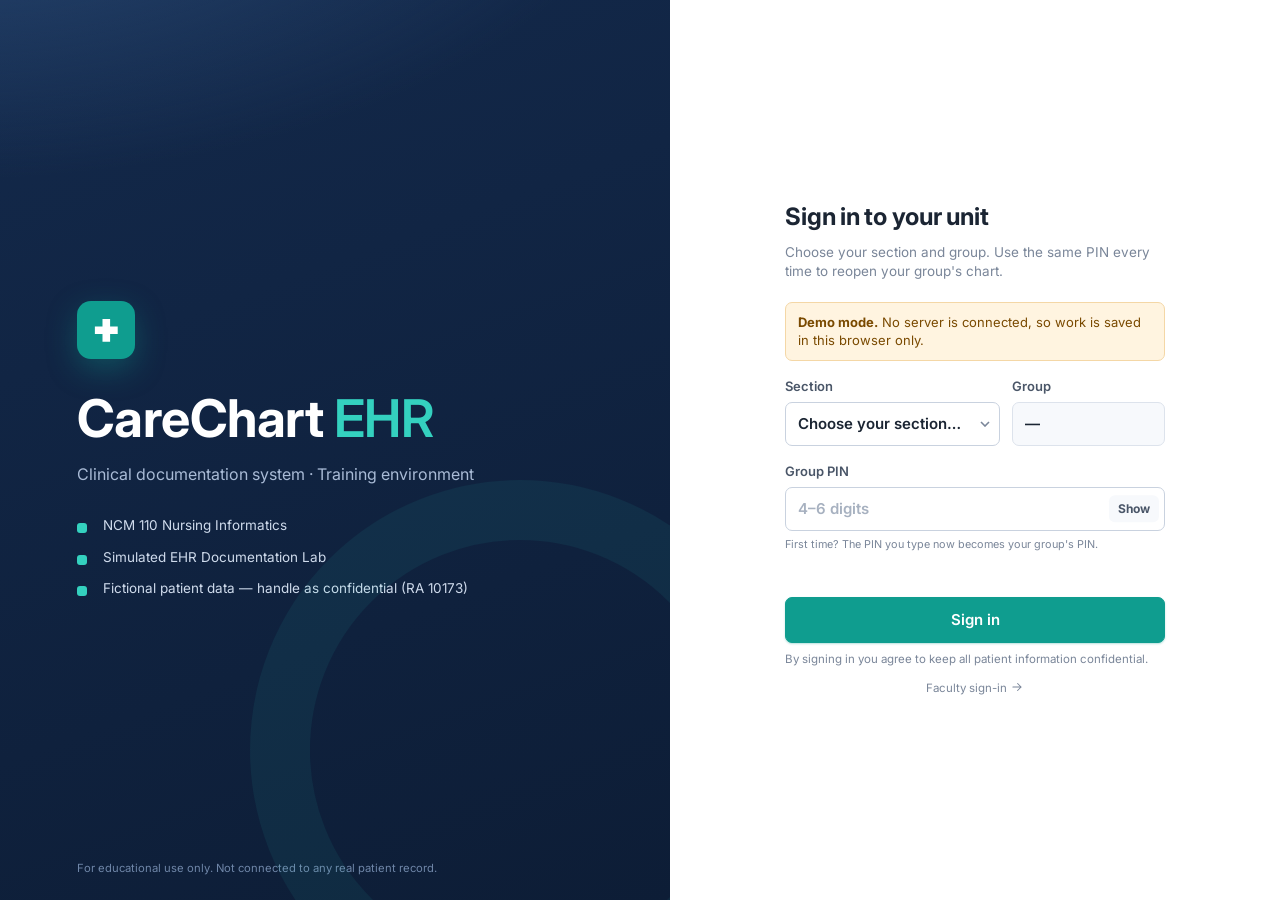
==== index.html @ f5003250 "Deploy web/ from source 7a0dfd6 (2026-11-20 06:28)" ====
<!doctype html>
<html lang="en">
<head>
  <meta charset="utf-8">
  <meta name="viewport" content="width=device-width, initial-scale=1">
  <title>CareChart EHR – Training</title>
  <meta name="description" content="NCM 110 Nursing Informatics simulated electronic health record documentation lab.">
  <link rel="preconnect" href="https://fonts.googleapis.com">
  <link rel="preconnect" href="https://fonts.gstatic.com" crossorigin>
  <link href="https://fonts.googleapis.com/css2?family=Inter:wght@400;500;600;700&display=swap" rel="stylesheet">
  <link rel="stylesheet" href="css/ehr.css">
  <link rel="icon" href="data:image/svg+xml,%3Csvg xmlns='http://www.w3.org/2000/svg' viewBox='0 0 32 32'%3E%3Crect width='32' height='32' rx='7' fill='%231e3a5e'/%3E%3Cpath d='M13 7h6v6h6v6h-6v6h-6v-6H7v-6h6z' fill='%2334d1bf'/%3E%3C/svg%3E">
</head>
<body>

<!-- ============ LOGIN ============ -->
<div id="login" class="login">
  <div class="login-brand">
    <div class="brand-mark lg"><svg viewBox="0 0 32 32"><path d="M13 7h6v6h6v6h-6v6h-6v-6H7v-6h6z"/></svg></div>
    <h1>CareChart <span>EHR</span></h1>
    <p>Clinical documentation system · Training environment</p>
    <ul class="brand-points">
      <li>NCM 110 Nursing Informatics</li>
      <li>Simulated EHR Documentation Lab</li>
      <li>Fictional patient data — handle as confidential (RA 10173)</li>
    </ul>
    <small class="brand-foot">For educational use only. Not connected to any real patient record.</small>
  </div>
  <div class="login-panel">
    <form id="loginForm" class="login-form" autocomplete="off">
      <h2>Sign in to your unit</h2>
      <p class="muted">Choose your section and group. Use the same PIN every time to reopen your group's chart.</p>
      <div id="demoNote" class="demo-note" hidden><b>Demo mode.</b> No server is connected, so work is saved in this browser only.</div>
      <div class="login-row">
        <label>Section<select class="f" name="section" required><option value="">Loading…</option></select></label>
        <label>Group<select class="f" name="group" required disabled><option value="">—</option></select></label>
      </div>
      <label>Group PIN<span class="pw-wrap"><input class="f" name="pin" required type="password" inputmode="numeric" pattern="\d{4,6}" placeholder="4–6 digits" maxlength="6" autocomplete="off"><button type="button" class="pw-toggle" id="pinToggle" aria-label="Show PIN" aria-pressed="false">Show</button></span>
        <small class="muted">First time? The PIN you type now becomes your group's PIN.</small></label>
      <div id="loginErr" class="form-err" role="alert"></div>
      <div id="createBox" class="create-box" hidden role="alertdialog" aria-labelledby="createTitle">
        <b id="createTitle">No chart found for <span id="createId"></span></b>
        <p>Is this your group's <b>first time</b> signing in? If your group has signed in before, check that you picked the right section and group.</p>
        <div class="create-actions"><button type="button" class="btn sm" id="createNo">Fix section / group</button><button type="button" class="btn primary sm" id="createYes">Yes, create our chart</button></div>
      </div>
      <button class="btn primary lg block" type="submit" id="loginBtn">Sign in</button>
      <p class="tiny muted">By signing in you agree to keep all patient information confidential.</p>
      <p class="tiny faculty-link"><a href="instructor.html">Faculty sign-in <svg class="ico sm" viewBox="0 0 24 24" fill="none" stroke="currentColor" stroke-width="1.8" stroke-linecap="round" stroke-linejoin="round" aria-hidden="true"><path d="M5 12h14M13 6l6 6-6 6"/></svg></a></p>
    </form>
  </div>
</div>

<!-- ============ APP ============ -->
<div id="app" class="app" hidden>
  <header class="topbar">
    <button class="icon-btn menu-btn" id="menuBtn" aria-label="Menu"><svg class="ico" viewBox="0 0 24 24" fill="none" stroke="currentColor" stroke-width="1.8" stroke-linecap="round" stroke-linejoin="round" aria-hidden="true"><path d="M4 7h16M4 12h16M4 17h16"/></svg></button>
    <div class="brand"><div class="brand-mark"><svg viewBox="0 0 32 32"><path d="M13 7h6v6h6v6h-6v6h-6v-6H7v-6h6z"/></svg></div><b>CareChart</b><span class="env">TRAINING</span></div>
    <nav class="top-tabs" aria-label="Workspace">
      <button id="tabList" class="on">Patient List</button>
      <button id="tabChart" disabled>Patient chart</button>
    </nav>
    <button class="search-btn" id="searchBtn" title="Chart search (Ctrl+K)"><svg class="ico sm" viewBox="0 0 24 24" fill="none" stroke="currentColor" stroke-width="1.8" stroke-linecap="round" stroke-linejoin="round" aria-hidden="true"><path d="M11 4a7 7 0 1 0 0 14 7 7 0 0 0 0-14zM20 20l-4-4"/></svg> <span>Chart search</span><kbd>Ctrl K</kbd></button>
    <div class="top-right">
      <span id="syncStatus" class="sync"><i></i><span>Saved</span></span>
      <label class="user-sel" title="Who is documenting right now? Recorded in the audit trail.">
        <span class="avatar sm" id="userAvatar">G</span>
        <select id="userSelect" aria-label="Documenting user"></select>
      </label>
      <button class="btn ghost sm on-dark" id="lockBtn" title="Lock screen">Lock</button>
      <button class="btn ghost sm on-dark" id="logoutBtn">Sign out</button>
    </div>
  </header>

  <!-- patient list / unit census -->
  <section class="census" id="census">
    <div class="census-head">
      <div><div class="crumb"><span id="unitTitle">Unit</span> · Day shift</div><h1>My Patient List</h1></div>
      <div class="census-meta"><span><b id="cenCount"></b> patients on unit</span><span><b>1</b> assigned to your group</span><span id="cenTime"></span></div>
    </div>
    <div class="card flush census-card">
      <div class="tbl-wrap"><table class="tbl census-tbl">
        <thead><tr><th style="width:56px">Bed</th><th>Patient</th><th style="width:80px">Age/Sex</th><th>Attending</th><th>Diagnosis</th><th style="width:110px">Allergies</th><th style="width:70px">Fall</th><th style="width:90px">Isolation</th><th style="width:70px" title="Early warning score">EWS</th><th style="width:110px">Care team</th></tr></thead>
        <tbody id="cenRows"></tbody>
      </table></div>
    </div>
    <p class="hint census-hint">Click your assigned patient to open the chart. Opening a chart without a care relationship is logged.</p>
  </section>

  <div class="chart" id="chart" hidden>
    <div class="banner" id="banner"></div>
    <div class="ehr" id="ehr">
      <nav class="ehr-nav" aria-label="Chart navigation"></nav>
      <main class="ehr-main" id="main"></main>
    </div>
    <div class="scrim" id="scrim"></div>
  </div>

  <footer class="statusbar">
    <span><i class="dot-ok"></i>Connected · <b id="envLbl">TRAIN</b></span>
    <span id="sbUser">User: —</span>
    <span id="sbEnc">Encounter: Inpatient · Day 1</span>
    <span class="sb-right" id="sbSaved"></span>
    <span>CareChart 3.2 · NCM 110</span>
  </footer>
</div>

<!-- patient identification -->
<div class="modal" id="verifyModal" hidden>
  <div class="modal-box verify">
    <h2>Verify patient identity</h2>
    <p class="muted">Confirm <b>two identifiers</b> against the wristband before opening the chart.</p>
    <div class="wristband" id="wristband"></div>
    <label>Identifier 1 – Full name<select class="f" id="vName"></select></label>
    <label>Identifier 2 – Date of birth or hospital number<input class="f" id="vId" placeholder="Type the DOB or hospital number"></label>
    <div class="form-err" id="vErr"></div>
    <div class="modal-actions"><button class="btn ghost" data-close>Cancel</button><button class="btn primary" id="vGo">Confirm &amp; open chart</button></div>
  </div>
</div>

<!-- best practice advisory -->
<div class="modal" id="bpaModal" hidden>
  <div class="modal-box bpa">
    <div class="bpa-head"><span class="bpa-ico">!</span><div><small>Clinical Decision Support · Best Practice Advisory</small><h2 id="bpaTitle"></h2></div></div>
    <div class="bpa-body" id="bpaBody"></div>
    <div class="bpa-ack"><b>Acknowledge reason</b><div id="bpaActions"></div></div>
    <div class="modal-actions"><button class="btn primary" id="bpaOk" disabled>Accept</button></div>
  </div>
</div>

<!-- chart search -->
<div class="modal top" id="searchModal" hidden>
  <div class="modal-box search-box">
    <input class="f" id="searchInput" placeholder="Search the chart: flowsheet, allergy, MAR, care plan…" autocomplete="off">
    <ul id="searchList" class="search-list"></ul>
  </div>
</div>

<!-- sign modal -->
<div class="modal" id="signModal" hidden>
  <div class="modal-box">
    <h2>Electronic signature</h2>
    <p class="muted">You are signing the record for <b id="signRecord"></b>. After signing, the chart is submitted to your instructor and locked.</p>
    <label>Signed by<select class="f" id="signBy"></select></label>
    <label>Title<input class="f" id="signTitle" value="Student Nurse"></label>
    <label>Re-enter group PIN to sign<input class="f" id="signPin" type="password" inputmode="numeric" maxlength="6"></label>
    <div id="signIssues" class="sign-issues"></div>
    <div id="signErr" class="form-err"></div>
    <div class="modal-actions"><button class="btn ghost" data-close>Cancel</button><button class="btn primary" id="signGo">Sign & submit</button></div>
  </div>
</div>

<!-- lock screen -->
<div class="lockscreen" id="lockScreen" hidden>
  <div class="lock-box">
    <div class="brand-mark lg"><svg viewBox="0 0 32 32"><path d="M13 7h6v6h6v6h-6v6h-6v-6H7v-6h6z"/></svg></div>
    <h2>Session locked</h2>
    <p class="muted">The screen was locked to protect patient information. Enter your group PIN to continue.</p>
    <input class="f" id="unlockPin" type="password" inputmode="numeric" maxlength="6" placeholder="Group PIN">
    <div class="form-err" id="unlockErr"></div>
    <button class="btn primary block" id="unlockBtn">Unlock</button>
  </div>
</div>

<div class="toasts" id="toasts"></div>

<script src="js/config.js"></script>
<script src="js/core.js"></script>
<script src="js/case-data.js"></script>
<script src="js/api.js"></script>
<script src="js/ehr.js"></script>
<script src="js/student.js"></script>
</body>
</html>
---- css/ehr.css ----
/* CareChart EHR — training UI */
:root {
  --navy: #13294b; --navy-2: #1e3a5e; --navy-3: #2b4c78;
  --teal: #0f9d8f; --teal-2: #34d1bf; --teal-bg: #e6f6f4;
  --bg: #eef2f7; --panel: #ffffff; --panel-2: #f7f9fc; --ref: #f3f5f8;
  --line: #dde3ec; --line-2: #c9d2df;
  --ink: #1b2533; --ink-2: #4a5668; --ink-3: #7a8699;
  --red: #c62828; --red-bg: #fdecec; --amber: #b26a00; --amber-bg: #fff4e0; --green: #1e8e4e; --green-bg: #e7f6ed;
  --blue: #2563eb; --blue-bg: #eaf1ff;
  --r: 10px; --r-sm: 7px;
  --sh: 0 1px 2px rgba(16, 32, 64, .06), 0 1px 3px rgba(16, 32, 64, .05);
  --sh-lg: 0 18px 50px rgba(16, 32, 64, .22);
  --nav-w: 248px;
  font-synthesis: none;
}
* { box-sizing: border-box; }
html, body { height: 100%; }
body { margin: 0; font: 14px/1.45 Inter, system-ui, -apple-system, "Segoe UI", sans-serif; color: var(--ink); background: var(--bg); -webkit-font-smoothing: antialiased; }
[hidden] { display: none !important; }
button { font: inherit; cursor: pointer; }
h1, h2, h3 { margin: 0; letter-spacing: -.01em; }
.muted { color: var(--ink-3); } .small { font-size: 12.5px; } .tiny { font-size: 11.5px; }

/* ---------- controls ---------- */
.f { width: 100%; font: inherit; color: var(--ink); background: #fff; border: 1px solid var(--line-2); border-radius: var(--r-sm); padding: 7px 9px; transition: border-color .15s, box-shadow .15s, background .15s; }
textarea.f { resize: vertical; min-height: 36px; line-height: 1.4; }
select.f { padding-right: 26px; appearance: none; background: #fff url("data:image/svg+xml,%3Csvg xmlns='http://www.w3.org/2000/svg' width='10' height='6'%3E%3Cpath d='M1 1l4 4 4-4' stroke='%237a8699' fill='none' stroke-width='1.6'/%3E%3C/svg%3E") no-repeat right 9px center; }
.f:hover:not(:disabled) { border-color: #9fb0c6; }
.f:focus { outline: none; border-color: var(--teal); box-shadow: 0 0 0 3px rgba(15, 157, 143, .18); }
.f:disabled { background: var(--panel-2); color: var(--ink); opacity: 1; cursor: default; border-color: var(--line); -webkit-text-fill-color: var(--ink); }
.f::placeholder { color: #a7b1c0; }
.f.narrow { min-width: 64px; }

.btn { display: inline-flex; align-items: center; justify-content: center; gap: 7px; border: 1px solid var(--line-2); background: #fff; color: var(--ink); border-radius: var(--r-sm); padding: 8px 14px; font-weight: 600; transition: background .15s, border-color .15s, transform .05s, box-shadow .15s; white-space: nowrap; }
.btn:hover { background: var(--panel-2); border-color: #9fb0c6; }
.btn:active { transform: translateY(1px); }
.btn:disabled { opacity: .5; cursor: not-allowed; }
.btn.primary { background: var(--teal); border-color: var(--teal); color: #fff; box-shadow: 0 1px 2px rgba(15, 157, 143, .3); }
.btn.primary:hover:not(:disabled) { background: #0c897d; }
.btn.danger { color: var(--red); }
.btn.ghost { background: transparent; }
.btn.sm { padding: 5px 10px; font-size: 13px; }
.btn.lg { padding: 11px 18px; font-size: 15px; }
.btn.block { width: 100%; }
.btn .ico { width: 18px; height: 18px; }
.btn.on-dark { color: #dce6f5; border-color: rgba(255, 255, 255, .22); }
.btn.on-dark:hover { background: rgba(255, 255, 255, .1); }
.icon-btn { border: 0; background: transparent; color: var(--ink-3); width: 28px; height: 28px; border-radius: 6px; display: inline-grid; place-items: center; }
.icon-btn:hover { background: var(--red-bg); color: var(--red); }
.link { border: 0; background: none; color: var(--teal); font-weight: 600; padding: 0 2px; text-decoration: underline; text-underline-offset: 2px; }

.chk { display: inline-flex; align-items: center; gap: 9px; cursor: pointer; user-select: none; }
.chk input { position: absolute; opacity: 0; width: 0; height: 0; }
.chk .box { width: 20px; height: 20px; border-radius: 5px; border: 1.5px solid var(--line-2); background: #fff; display: grid; place-items: center; flex: none; transition: all .15s; }
.chk input:checked + .box { background: var(--teal); border-color: var(--teal); }
.chk input:checked + .box::after { content: ""; width: 5px; height: 10px; border: solid #fff; border-width: 0 2px 2px 0; transform: rotate(45deg) translate(-1px, -1px); }
.chk input:focus-visible + .box { box-shadow: 0 0 0 3px rgba(15, 157, 143, .25); }
.chk input:disabled + .box { opacity: .75; }

.ico { width: 20px; height: 20px; flex: none; }
.ico.sm { width: 14px; height: 14px; }
.ico.big { width: 44px; height: 44px; color: var(--ink-3); }

.pill { display: inline-block; padding: 2px 9px; border-radius: 999px; font-size: 12px; font-weight: 600; background: var(--panel-2); color: var(--ink-2); border: 1px solid var(--line); }
.pill.red { background: var(--red-bg); color: var(--red); border-color: #f5c2c2; }
.pill.green { background: var(--green-bg); color: var(--green); border-color: #bfe5cd; }
.pill.amber { background: var(--amber-bg); color: var(--amber); border-color: #f4d7a6; }
.pill.blue { background: var(--blue-bg); color: var(--blue); border-color: #c6d7fb; }
.pill.grey { color: var(--ink-3); }
.tag { display: inline-block; font-size: 11.5px; font-weight: 600; letter-spacing: .02em; color: var(--navy-3); background: #eaf0f8; border-radius: 5px; padding: 2px 7px; }
.chip { display: inline-block; font-size: 12px; font-weight: 600; background: var(--teal-bg); color: #0b6f65; border-radius: 6px; padding: 2px 7px; margin: 2px 4px 2px 0; cursor: default; }
.avatar { width: 38px; height: 38px; border-radius: 50%; background: var(--navy-3); color: #fff; display: grid; place-items: center; font-weight: 700; font-size: 14px; flex: none; }
.avatar.sm { width: 26px; height: 26px; font-size: 11px; background: var(--teal); }

/* ---------- login ---------- */
.login { min-height: 100vh; display: grid; grid-template-columns: 1.1fr 1fr; }
.login-brand { background: radial-gradient(1200px 600px at -10% -20%, #2b4c78 0%, transparent 60%), linear-gradient(160deg, #13294b 0%, #0d1d36 100%); color: #e6eef9; padding: 64px clamp(28px, 6vw, 80px); display: flex; flex-direction: column; justify-content: center; position: relative; overflow: hidden; }
.login-brand::after { content: ""; position: absolute; right: -120px; bottom: -120px; width: 420px; height: 420px; border-radius: 50%; border: 60px solid rgba(52, 209, 191, .07); }
.login-brand h1 { font-size: clamp(34px, 4.4vw, 52px); font-weight: 700; margin: 22px 0 6px; color: #fff; }
.login-brand h1 span { color: var(--teal-2); font-weight: 600; }
.login-brand > p { color: #a9bbd6; font-size: 16px; margin: 0 0 30px; }
.brand-points { list-style: none; padding: 0; margin: 0; display: grid; gap: 12px; }
.brand-points li { padding-left: 26px; position: relative; color: #cfdbec; }
.brand-points li::before { content: ""; position: absolute; left: 0; top: 7px; width: 10px; height: 10px; border-radius: 3px; background: var(--teal-2); }
.brand-foot { position: absolute; bottom: 24px; left: clamp(28px, 6vw, 80px); color: #6f86a8; }
.brand-mark { width: 30px; height: 30px; border-radius: 8px; background: var(--teal); display: grid; place-items: center; flex: none; }
.brand-mark svg { width: 70%; height: 70%; fill: #fff; }
.brand-mark.lg { width: 58px; height: 58px; border-radius: 14px; box-shadow: 0 10px 30px rgba(15, 157, 143, .35); }
.login-panel { display: grid; place-items: center; padding: 40px 24px; background: #fff; }
.login-form { width: 100%; max-width: 380px; display: grid; gap: 16px; }
.login-form h2 { font-size: 24px; }
.login-form > p { margin: -8px 0 4px; }
.login-form label, .modal-box label, .lock-box label { display: grid; gap: 6px; font-weight: 600; font-size: 13px; color: var(--ink-2); }
.login-form label small { font-weight: 400; }
.login-form .f { padding: 10px 12px; font-size: 15px; }
.demo-note { background: var(--amber-bg); color: #7a4a00; border: 1px solid #f4d7a6; border-radius: var(--r-sm); padding: 10px 12px; font-size: 13px; }
.form-err { color: var(--red); font-size: 13px; min-height: 1em; font-weight: 500; }

/* ---------- app shell ---------- */
.app { height: 100vh; display: flex; flex-direction: column; }
.topbar { height: 52px; flex: none; display: flex; align-items: center; gap: 16px; padding: 0 16px; background: var(--navy); color: #e6eef9; }
.brand { display: flex; align-items: center; gap: 9px; font-size: 16px; }
.brand b { font-weight: 700; color: #fff; }
.env { font-size: 10.5px; font-weight: 700; letter-spacing: .08em; background: #f5b400; color: #2b2100; border-radius: 4px; padding: 2px 6px; }
.top-mid { color: #a9bbd6; font-size: 13px; display: flex; gap: 8px; }
.top-mid .sep { opacity: .5; }
.top-right { margin-left: auto; display: flex; align-items: center; gap: 10px; }
.menu-btn { display: none; color: #fff; font-size: 18px; }
.menu-btn:hover { background: rgba(255, 255, 255, .1); color: #fff; }
.sync { display: inline-flex; align-items: center; gap: 7px; font-size: 12.5px; color: #cfdbec; padding: 4px 10px; border-radius: 999px; background: rgba(255, 255, 255, .07); }
.sync i { width: 8px; height: 8px; border-radius: 50%; background: #48d597; }
.sync.pending i { background: #f5b400; } .sync.saving i { background: #7fb3ff; animation: pulse 1s infinite; } .sync.err i { background: #ff6b6b; }
@keyframes pulse { 50% { opacity: .35; } }
.user-sel { display: inline-flex; align-items: center; gap: 7px; background: rgba(255, 255, 255, .07); border-radius: 999px; padding: 3px 4px 3px 4px; }
.user-sel select { background: transparent; color: #fff; border: 0; font: inherit; font-size: 13px; font-weight: 600; padding-right: 6px; max-width: 160px; cursor: pointer; }
.user-sel select:focus { outline: none; }
.user-sel option { color: var(--ink); }

/* patient banner */
.banner { flex: none; display: flex; align-items: center; gap: 20px; padding: 10px 18px; background: #fff; border-bottom: 1px solid var(--line); box-shadow: 0 1px 0 rgba(16, 32, 64, .03); flex-wrap: wrap; position: relative; z-index: 2; }
.pt-photo { width: 46px; height: 46px; border-radius: 10px; background: linear-gradient(135deg, #dbe6f4, #c3d3e8); color: var(--navy-2); display: grid; place-items: center; font-weight: 700; flex: none; }
.pt-name { font-size: 17px; font-weight: 700; color: var(--navy); }
.pt-name .nick { font-weight: 500; color: var(--ink-3); font-size: 14px; }
.pt-ids { display: flex; gap: 14px; font-size: 12.5px; color: var(--ink-2); flex-wrap: wrap; }
.pt-ids b { color: var(--ink); font-weight: 600; }
.pt-cols { display: flex; gap: 22px; padding-left: 20px; border-left: 1px solid var(--line); flex-wrap: wrap; }
.pt-cols small { display: block; font-size: 11px; text-transform: uppercase; letter-spacing: .05em; color: var(--ink-3); font-weight: 600; }
.pt-cols b { font-size: 13px; font-weight: 600; }
.pt-flags { margin-left: auto; display: flex; gap: 8px; flex-wrap: wrap; }
.flag-allergy { background: var(--red); color: #fff; font-weight: 700; font-size: 12px; padding: 5px 10px; border-radius: 6px; letter-spacing: .01em; }
.flag-chip { background: var(--blue-bg); color: var(--blue); font-weight: 600; font-size: 12px; padding: 5px 10px; border-radius: 6px; }
.flag-chip.fall { background: var(--amber-bg); color: var(--amber); }

.ehr { flex: 1; min-height: 0; display: flex; position: relative; }
.ehr-nav { width: var(--nav-w); flex: none; background: #fff; border-right: 1px solid var(--line); overflow-y: auto; padding: 10px 10px 30px; }
.nav-sec { font-size: 10.5px; font-weight: 700; letter-spacing: .09em; text-transform: uppercase; color: var(--ink-3); padding: 14px 10px 6px; }
.nav-item { width: 100%; display: flex; align-items: center; gap: 11px; padding: 8px 10px; border: 0; background: transparent; border-radius: 8px; color: var(--ink-2); text-align: left; transition: background .12s, color .12s; position: relative; }
.nav-item:hover { background: var(--panel-2); color: var(--ink); }
.nav-item.on { background: var(--teal-bg); color: #0b6f65; }
.nav-item.on::before { content: ""; position: absolute; left: -10px; top: 8px; bottom: 8px; width: 3px; border-radius: 0 3px 3px 0; background: var(--teal); }
.nav-txt { display: grid; flex: 1; min-width: 0; }
.nav-txt b { font-weight: 600; font-size: 13.5px; }
.nav-txt small { font-size: 11.5px; color: var(--ink-3); }
.nav-pct { font-size: 11px; font-weight: 600; color: var(--ink-3); }
.ok-dot { width: 18px; height: 18px; border-radius: 50%; background: var(--green); color: #fff; font-size: 11px; display: grid; place-items: center; font-weight: 700; }
.ehr-main { flex: 1; min-width: 0; overflow-y: auto; padding: 22px clamp(14px, 2.4vw, 32px) 60px; scroll-behavior: smooth; }
.view { max-width: 1280px; margin: 0 auto; animation: fade .22s ease; }
@keyframes fade { from { opacity: 0; transform: translateY(4px); } }
.scrim { display: none; }

/* page head */
.pg-head { display: flex; align-items: flex-end; justify-content: space-between; gap: 20px; margin-bottom: 18px; flex-wrap: wrap; }
.crumb { font-size: 12px; font-weight: 600; color: var(--teal); text-transform: uppercase; letter-spacing: .06em; }
.pg-head h1 { font-size: 24px; margin: 3px 0 4px; color: var(--navy); }
.pg-desc { margin: 0; color: var(--ink-2); max-width: 760px; }
.head-side { display: flex; align-items: center; gap: 12px; flex-wrap: wrap; }
.meter { min-width: 190px; }
.meter-top { display: flex; justify-content: space-between; font-size: 12px; color: var(--ink-2); margin-bottom: 5px; }
.bar { height: 7px; border-radius: 99px; background: #e3e8ef; overflow: hidden; }
.bar.sm { height: 5px; margin-top: 6px; }
.bar i { display: block; height: 100%; background: linear-gradient(90deg, var(--teal), var(--teal-2)); border-radius: 99px; transition: width .35s ease; }
.count-big { font-size: 30px; font-weight: 700; color: var(--amber); min-width: 40px; text-align: center; }
.count-big.ok { color: var(--green); }
.seg { display: inline-flex; background: #e6ebf2; border-radius: 8px; padding: 3px; }
.seg button { border: 0; background: transparent; padding: 5px 12px; border-radius: 6px; font-weight: 600; font-size: 13px; color: var(--ink-2); }
.seg button.on { background: #fff; color: var(--ink); box-shadow: var(--sh); }

/* cards / panels */
.card { background: var(--panel); border: 1px solid var(--line); border-radius: var(--r); padding: 18px; box-shadow: var(--sh); margin-bottom: 16px; }
.card.flush { padding: 0; overflow: hidden; }
.card h2 { font-size: 15px; margin-bottom: 12px; color: var(--navy); }
.card.ref { background: var(--ref); }
.card.empty, .empty { color: var(--ink-3); text-align: center; padding: 26px; }
.hint { color: var(--ink-3); font-size: 12.5px; margin: -6px 0 12px; }
.grid2 { display: grid; grid-template-columns: 1fr 1fr; gap: 16px; }
.grid2 > .card { margin-bottom: 16px; }
.grid2.wide-right { grid-template-columns: minmax(280px, 1fr) 2fr; }
.form-grid { display: grid; grid-template-columns: repeat(3, 1fr); gap: 12px; margin-bottom: 14px; }
.form-grid label, label.blk { display: grid; gap: 5px; font-size: 12px; font-weight: 600; color: var(--ink-2); align-content: start; }
label.blk { margin-bottom: 12px; }
.span2 { grid-column: span 2; } .span3 { grid-column: span 3; } .span4 { grid-column: 1 / -1; }
.dl { display: grid; grid-template-columns: 140px 1fr; margin: 0; gap: 0; }
.dl dt, .dl dd { padding: 8px 0; border-bottom: 1px solid var(--line); margin: 0; }
.dl dt { color: var(--ink-3); font-size: 12.5px; font-weight: 600; }
.dl dd { font-weight: 500; }

/* tables */
.tbl-wrap { overflow-x: auto; }
.tbl { width: 100%; border-collapse: collapse; }
.tbl th { text-align: left; font-size: 11.5px; text-transform: uppercase; letter-spacing: .05em; color: var(--ink-3); font-weight: 700; background: var(--panel-2); padding: 10px 10px; border-bottom: 1px solid var(--line); position: sticky; top: 0; z-index: 1; }
.tbl td { padding: 8px 10px; border-bottom: 1px solid var(--line); vertical-align: top; }
.tbl tbody tr:last-child td { border-bottom: 0; }
.tbl tbody tr { transition: background .15s; }
.tbl tbody tr:hover { background: #fafcfe; }
.tbl .num { font-weight: 700; color: var(--ink-3); text-align: center; }
.tbl.compact td { padding: 6px 8px; }
.card .tbl.compact { margin-bottom: 10px; border: 1px solid var(--line); border-radius: 8px; overflow: hidden; display: table; }
.card-text { line-height: 1.5; min-width: 240px; }
.cards-tbl tr.done .num { color: var(--green); }
.cards-tbl tr.done { background: #fbfefd; }
.cl-badge { display: inline-grid; place-items: center; width: 28px; height: 28px; border-radius: 8px; background: var(--navy-2); color: #fff; font-weight: 700; }
.flow th.param { position: static; text-transform: none; letter-spacing: 0; font-size: 13px; color: var(--ink); background: var(--ref); font-weight: 600; border-right: 1px solid var(--line); }
.flow tr.abn th.param { color: var(--red); box-shadow: inset 3px 0 0 var(--red); }
.flow tr.abn select.flag { color: var(--red); font-weight: 600; border-color: #f0b4b4; background-color: var(--red-bg); }
.checklist tr.done td { background: #f7fcf9; }
.checklist td:first-child { text-align: center; }
.tr-flash, tr.flash { animation: flash 1.4s ease; }
@keyframes flash { 0%, 30% { background: #fff5cc; } }

/* lint */
.lint:empty { display: none; }
.lint { display: grid; gap: 3px; margin-top: 5px; }
.lint span { display: flex; gap: 6px; align-items: flex-start; font-size: 12px; color: var(--amber); font-weight: 500; line-height: 1.35; }
.lint .ico { width: 14px; height: 14px; margin-top: 1px; }
.callout { display: flex; gap: 12px; align-items: flex-start; background: var(--blue-bg); border: 1px solid #c6d7fb; color: #1e3f86; border-radius: var(--r); padding: 12px 14px; margin-bottom: 16px; }
.callout.warn { background: var(--amber-bg); border-color: #f4d7a6; color: #7a4a00; }

/* summary tiles */
.tiles { display: grid; gap: 8px; }
.tile { display: flex; align-items: center; gap: 12px; text-align: left; background: #fff; border: 1px solid var(--line); border-radius: 9px; padding: 9px 12px; transition: border-color .15s, box-shadow .15s, transform .15s; }
.tile:hover { border-color: var(--teal); box-shadow: 0 4px 14px rgba(15, 157, 143, .12); transform: translateY(-1px); }
.tile-ico { width: 34px; height: 34px; border-radius: 8px; background: var(--teal-bg); color: var(--teal); display: grid; place-items: center; flex: none; }
.tile-body { flex: 1; display: grid; }
.tile-body small { color: var(--ink-3); font-size: 11.5px; }
.pct { font-weight: 700; font-size: 13px; color: var(--ink-3); }
.pct.ok { color: var(--green); }
.rule-list { margin: 0; padding-left: 18px; display: grid; gap: 8px; color: var(--ink-2); }

/* note */
.note-meta { display: grid; grid-template-columns: repeat(3, 1fr); gap: 12px; margin-bottom: 14px; }
.note-meta label { display: grid; gap: 5px; font-size: 12px; font-weight: 600; color: var(--ink-2); }
.editor { border: 1px solid var(--line-2); border-radius: 9px; overflow: hidden; }
.editor-bar { display: flex; justify-content: space-between; padding: 8px 12px; background: var(--panel-2); border-bottom: 1px solid var(--line); font-size: 12.5px; font-weight: 600; color: var(--ink-2); }
.wc { color: var(--ink-3); } .wc.ok { color: var(--green); } .wc.over { color: var(--red); }
.editor .note-ta { border: 0; border-radius: 0; padding: 14px; font-size: 14.5px; line-height: 1.65; min-height: 260px; }
.editor .note-ta:focus { box-shadow: none; }
.editor .lint { padding: 0 12px 10px; }

/* diagnoses */
.dx-card { display: flex; gap: 16px; }
.dx-rank { width: 36px; height: 36px; border-radius: 10px; background: #e3e8ef; color: var(--ink-2); display: grid; place-items: center; font-weight: 700; flex: none; }
.dx-card.filled .dx-rank { background: var(--navy-2); color: #fff; }
.dx-body { flex: 1; min-width: 0; }
.dx-grid { grid-template-columns: 170px 1fr 1fr 150px; }
.statement, .cp-dx { background: var(--ref); border: 1px dashed var(--line-2); border-radius: 8px; padding: 10px 12px; font-weight: 500; }
.lbl { display: block; font-size: 11px; text-transform: uppercase; letter-spacing: .05em; color: var(--ink-3); font-weight: 700; margin-bottom: 3px; }

/* care plan */
.subtabs { display: flex; gap: 6px; margin-bottom: 14px; flex-wrap: wrap; }
.subtabs button { border: 1px solid var(--line); background: #fff; border-radius: 8px; padding: 8px 14px; font-weight: 600; color: var(--ink-2); display: inline-flex; gap: 8px; align-items: center; }
.subtabs button small { font-weight: 500; color: var(--ink-3); }
.subtabs button em { font-style: normal; font-size: 11px; background: #e3e8ef; border-radius: 99px; padding: 1px 7px; }
.subtabs button em.ok { background: var(--green); color: #fff; }
.subtabs button.on { border-color: var(--teal); background: var(--teal-bg); color: #0b6f65; }
.cp-dx { margin-bottom: 14px; }
.prefix-wrap { display: flex; border: 1px solid var(--line-2); border-radius: var(--r-sm); overflow: hidden; flex-wrap: wrap; }
.prefix-wrap:focus-within { border-color: var(--teal); box-shadow: 0 0 0 3px rgba(15, 157, 143, .18); }
.prefix { background: var(--panel-2); padding: 8px 10px; font-weight: 600; color: var(--ink-2); border-right: 1px solid var(--line); white-space: nowrap; }
.prefix-wrap .f { border: 0; border-radius: 0; flex: 1; min-width: 200px; box-shadow: none !important; }
.prefix-wrap .lint { flex-basis: 100%; padding: 0 10px 8px; }
.smart { display: flex; gap: 8px; flex-wrap: wrap; }
.smart-item { border: 1px solid var(--line); border-radius: 8px; padding: 8px 12px; background: #fff; transition: all .15s; }
.smart-item.on { border-color: var(--teal); background: var(--teal-bg); }
.smart-item b { color: var(--teal); margin-right: 3px; }

/* eval */
.eval-top { display: flex; justify-content: space-between; align-items: center; margin-bottom: 10px; }
.eval-grid { grid-template-columns: repeat(4, 1fr); margin-bottom: 0; }

/* audit */
.audit-grid { grid-template-columns: 1.6fr 1fr; }
.colleague { background: #fffdf6; border-color: #f1e2b8; }
.colleague-head { display: flex; justify-content: space-between; align-items: flex-start; margin-bottom: 12px; }
.colleague-head b { display: block; color: var(--navy); }
.colleague-head small { color: var(--ink-3); }
.audit-record { display: grid; gap: 4px; }
.ar-row { display: grid; grid-template-columns: 26px 150px 1fr; gap: 10px; align-items: start; text-align: left; background: #fff; border: 1px solid #efe6cc; border-radius: 7px; padding: 8px 10px; transition: border-color .15s, box-shadow .15s; }
.ar-row:hover:not(:disabled) { border-color: var(--amber); box-shadow: 0 2px 8px rgba(178, 106, 0, .12); }
.ar-row:disabled { cursor: default; color: var(--ink); opacity: 1; }
.ar-id { font-weight: 700; color: var(--amber); }
.ar-sec { font-weight: 600; font-size: 12.5px; color: var(--ink-2); }
.ar-entry { font-family: ui-monospace, "Cascadia Mono", Consolas, monospace; font-size: 12.5px; line-height: 1.5; }
.help-card { background: var(--blue-bg); border-color: #c6d7fb; }
.steps { margin: 0; padding-left: 20px; display: grid; gap: 8px; color: #1e3f86; }
.locked { text-align: center; padding: 50px 20px; }
.locked h2 { margin: 12px 0 6px; }
.locked p { color: var(--ink-2); max-width: 440px; margin: 0 auto; }

/* sign */
.issues { list-style: none; margin: 0; padding: 0; display: grid; gap: 6px; }
.issues li { display: flex; align-items: center; gap: 9px; font-size: 13px; padding: 7px 10px; border-radius: 7px; background: var(--panel-2); }
.issues li span:nth-child(2) { flex: 1; }
.issues .dot { width: 8px; height: 8px; border-radius: 50%; flex: none; }
.issues .err .dot { background: var(--red); } .issues .warn .dot { background: #f5b400; } .issues .ok .dot { background: var(--green); }
.sign-card { display: flex; flex-direction: column; justify-content: center; align-items: flex-start; }
.signed-stamp { display: flex; gap: 14px; align-items: center; border: 2px solid var(--green); color: var(--green); border-radius: 12px; padding: 14px 18px; background: var(--green-bg); margin-bottom: 10px; }
.signed-stamp .ico { width: 34px; height: 34px; }
.signed-stamp div { display: grid; }
.signed-stamp span { color: var(--ink); font-weight: 600; }
.signed-stamp small { color: var(--ink-2); }

/* exit */
.exit-who { display: flex; gap: 12px; align-items: center; margin-bottom: 14px; }
.exit-who div { display: grid; }
.exit-who small { color: var(--ink-3); }
.q { font-size: 13px; color: var(--ink); }

/* rubric */
.rubric tr.sec td { background: var(--navy-2); color: #fff; font-weight: 700; font-size: 12.5px; letter-spacing: .02em; }
.rubric tr.total td { font-weight: 700; background: var(--teal-bg); font-size: 15px; }

/* modal / lock / toast */
.modal, .lockscreen { position: fixed; inset: 0; background: rgba(13, 29, 54, .55); backdrop-filter: blur(3px); display: grid; place-items: center; z-index: 50; padding: 16px; animation: fade .15s; }
.lockscreen { background: linear-gradient(160deg, rgba(19, 41, 75, .96), rgba(13, 29, 54, .98)); }
.modal-box, .lock-box { background: #fff; border-radius: 14px; box-shadow: var(--sh-lg); width: 100%; max-width: 460px; padding: 24px; display: grid; gap: 14px; }
.lock-box { max-width: 360px; text-align: center; justify-items: center; }
.lock-box .f { text-align: center; font-size: 18px; letter-spacing: .3em; }
.modal-actions { display: flex; justify-content: flex-end; gap: 10px; margin-top: 4px; }
.sign-issues:empty { display: none; }
.sign-issues { background: var(--amber-bg); border-radius: 8px; padding: 10px 12px; font-size: 12.5px; color: #7a4a00; }
.sign-issues ul { margin: 6px 0 0; padding-left: 18px; }
.sign-issues li.err { color: var(--red); }
.toasts { position: fixed; right: 16px; bottom: 16px; display: grid; gap: 8px; z-index: 60; }
.toast { background: var(--navy); color: #fff; padding: 11px 16px; border-radius: 9px; box-shadow: var(--sh-lg); font-weight: 500; font-size: 13.5px; transform: translateY(12px); opacity: 0; transition: all .25s ease; max-width: 360px; }
.toast.in { transform: none; opacity: 1; }
.toast.ok { background: #116a4b; } .toast.err { background: #a52121; } .toast.info { background: #2b4c78; }

/* ---------- responsive ---------- */
@media (max-width: 1100px) {
  .pt-cols { display: none; }
  .grid2, .grid2.wide-right, .audit-grid { grid-template-columns: 1fr; }
  .dx-grid { grid-template-columns: 1fr 1fr; }
  .dx-grid .span4 { grid-column: 1 / -1; }
}
@media (max-width: 860px) {
  .menu-btn { display: inline-grid; }
  .top-mid, .user-sel select { display: none; }
  .ehr-nav { position: fixed; top: 52px; bottom: 0; left: 0; z-index: 30; transform: translateX(-100%); transition: transform .22s ease; box-shadow: var(--sh-lg); }
  .ehr.nav-open .ehr-nav { transform: none; }
  .ehr.nav-open + .scrim, .app .ehr.nav-open ~ .scrim { display: block; position: fixed; inset: 52px 0 0; background: rgba(13, 29, 54, .35); z-index: 25; }
  .login { grid-template-columns: 1fr; }
  .login-brand { padding: 36px 24px 60px; }
  .login-brand .brand-points { display: none; }
  .brand-foot { position: static; margin-top: 18px; }
  .form-grid, .note-meta, .eval-grid { grid-template-columns: 1fr 1fr; }
  .span3 { grid-column: 1 / -1; }
  .banner { padding: 8px 12px; gap: 12px; }
  .pt-flags { margin-left: 0; }
  .ehr-main { padding: 16px 16px 50px; }
  .tbl th { position: static; }
}
@media (max-width: 560px) {
  .form-grid, .note-meta, .eval-grid, .dx-grid { grid-template-columns: 1fr; }
  .span2, .span3, .span4 { grid-column: auto; }
  .topbar { gap: 8px; padding: 0 10px; }
  .brand b { display: none; }
  .sync span { display: none; }
  #lockBtn { display: none; }
  .dx-card { flex-direction: column; gap: 10px; }
  .pg-head h1 { font-size: 21px; }
  .ar-row { grid-template-columns: 22px 1fr; }
  .ar-entry { grid-column: 1 / -1; }
  .meter { min-width: 150px; }
  /* tables become stacked rows on phones */
  .tbl-wrap .tbl, .tbl-wrap .tbl tbody, .tbl-wrap .tbl tr, .tbl-wrap .tbl td, .tbl-wrap .tbl th.param { display: block; width: 100% !important; }
  .tbl-wrap .tbl thead { display: none; }
  .tbl-wrap .tbl tr { border-bottom: 6px solid var(--bg); padding: 6px 0; }
  .tbl-wrap .tbl td { border: 0; padding: 4px 12px; }
  .tbl-wrap .tbl td.num { text-align: left; }
  .tbl-wrap .tbl td[data-label]:not(:empty)::before { content: attr(data-label); display: block; font-size: 10.5px; font-weight: 700; text-transform: uppercase; letter-spacing: .05em; color: var(--ink-3); margin-bottom: 3px; }
  .banner { gap: 6px 10px; }
  .pt-photo { display: none; }
  .pt-name { font-size: 15px; }
  .pt-ids { gap: 8px; font-size: 12px; }
  .pt-flags { gap: 5px; }
  .flag-allergy, .flag-chip { font-size: 11px; padding: 3px 7px; }
}
@media print { .topbar, .ehr-nav { display: none; } }

/* =================== EHR realism layer =================== */
body { font-size: 13.5px; }
.app > .census, .app > .chart { flex: 1; min-height: 0; }
.chart { display: flex; flex-direction: column; }
.chart[hidden], .census[hidden] { display: none !important; }

/* workspace tabs in the top bar */
.top-tabs { display: flex; align-self: stretch; gap: 2px; margin-left: 8px; }
.top-tabs button { border: 0; background: transparent; color: #a9bbd6; padding: 0 14px; font-weight: 600; font-size: 13px; border-bottom: 3px solid transparent; display: flex; align-items: center; gap: 6px; }
.top-tabs button small { font-weight: 500; opacity: .75; }
.top-tabs button:hover:not(:disabled) { color: #fff; background: rgba(255,255,255,.06); }
.top-tabs button.on { color: #fff; border-bottom-color: var(--teal-2); background: rgba(255,255,255,.08); }
.top-tabs button:disabled { opacity: .35; cursor: default; }
.search-btn { display: flex; align-items: center; gap: 8px; background: rgba(255,255,255,.08); border: 1px solid rgba(255,255,255,.14); color: #cfdbec; border-radius: 7px; padding: 5px 10px; font-size: 13px; min-width: 200px; }
.search-btn:hover { background: rgba(255,255,255,.14); }
.search-btn kbd { margin-left: auto; font: 600 10.5px Inter, sans-serif; background: rgba(255,255,255,.12); border-radius: 4px; padding: 1px 5px; }

/* section header strips (classic EHR panels) */
.card > h2:first-child { margin: -16px -16px 14px; padding: 9px 16px; background: linear-gradient(#f8fafd, #eef2f7); border-bottom: 1px solid var(--line); border-radius: var(--r) var(--r) 0 0; font-size: 12px; text-transform: uppercase; letter-spacing: .06em; color: var(--navy-2); }
.card > h2:first-child + .hint { margin-top: 0; }
.sec-bar { display: flex; align-items: center; gap: 14px; padding: 9px 14px; background: linear-gradient(#f8fafd, #eef2f7); border-bottom: 1px solid var(--line); font-size: 12.5px; color: var(--ink-2); flex-wrap: wrap; }
.sec-bar b { color: var(--navy-2); font-size: 12px; text-transform: uppercase; letter-spacing: .05em; }
.sec-bar .pill { margin-left: auto; }
.card { padding: 16px; }
.tbl td { padding: 6px 9px; }
.tbl th { padding: 8px 9px; }
.f { padding: 6px 8px; }

/* results review */
.lab-tbl td { font-variant-numeric: tabular-nums; }
.lab-abn td { background: #fff6f6; }
.lab-abn .lab-val { color: var(--red); font-weight: 700; }
.lab-flag { display: inline-block; min-width: 22px; text-align: center; background: var(--red); color: #fff; font-weight: 700; font-size: 11px; border-radius: 4px; padding: 1px 4px; }
.report { padding: 14px 16px; }
.report p { margin: 0 0 10px; }

/* MAR */
.mar-tbl th.hr, .mar-tbl td.hr { text-align: center; width: 70px; border-left: 1px solid var(--line); }
.mar-tbl td { vertical-align: middle; }
.mar-due { display: inline-block; background: var(--blue-bg); color: var(--blue); border: 1px solid #c6d7fb; font-weight: 700; font-size: 11px; border-radius: 5px; padding: 2px 8px; }
.mar-prn { display: inline-block; color: var(--ink-3); font-weight: 600; font-size: 11px; border: 1px dashed var(--line-2); border-radius: 5px; padding: 1px 6px; }
.mar-cont { display: block; height: 6px; background: repeating-linear-gradient(90deg, var(--teal) 0 10px, #9fe3d9 10px 14px); border-radius: 3px; }
.callout.danger { background: var(--red-bg); border-color: #f5c2c2; color: #8a1c1c; }

/* flowsheet filing + SmartText */
.filed { display: inline-flex; align-items: center; gap: 6px; font-size: 12.5px; font-weight: 600; color: var(--green); }
.smarttext { display: flex; align-items: center; gap: 6px; padding: 7px 10px; border-bottom: 1px solid var(--line); background: #fbfcfe; flex-wrap: wrap; font-size: 12px; color: var(--ink-3); font-weight: 600; }
.smarttext button { border: 1px solid var(--line-2); background: #fff; border-radius: 5px; padding: 3px 9px; font-size: 12px; font-weight: 600; color: var(--navy-3); }
.smarttext button:hover { border-color: var(--teal); color: var(--teal); }

/* census */
.census { overflow-y: auto; padding: 20px clamp(14px, 2.4vw, 32px) 40px; }
.census-head { display: flex; justify-content: space-between; align-items: flex-end; gap: 16px; margin-bottom: 14px; flex-wrap: wrap; max-width: 1400px; margin-inline: auto; }
.census-head h1 { font-size: 24px; color: var(--navy); margin-top: 3px; }
.census-meta { display: flex; gap: 18px; color: var(--ink-2); font-size: 13px; flex-wrap: wrap; }
.census-card, .census-hint { max-width: 1400px; margin-inline: auto; }
.census-hint { margin-top: 10px; }
.census-tbl td { vertical-align: middle; }
.census-tbl tr.other { color: var(--ink-2); cursor: not-allowed; }
.census-tbl tr.other b { font-weight: 500; }
.census-tbl tr.mine { cursor: pointer; background: #f3faf9; box-shadow: inset 4px 0 0 var(--teal); }
.census-tbl tr.mine:hover { background: #e3f4f1; }
.census-tbl tr:focus { outline: 2px solid var(--teal); outline-offset: -2px; }
.census-tbl .bed { font-weight: 700; color: var(--navy-2); font-variant-numeric: tabular-nums; }
.cen-empty td { background: repeating-linear-gradient(45deg, #fafbfc 0 8px, #f3f5f8 8px 16px); }
.al-chip { color: var(--red); font-weight: 700; font-size: 12px; }
.fall-hi { color: var(--amber); font-weight: 700; }
.iso { font-size: 11.5px; font-weight: 600; background: #f1ecff; color: #5b3cc4; border-radius: 4px; padding: 2px 6px; }
.ews { display: inline-grid; place-items: center; width: 26px; height: 22px; border-radius: 5px; font-weight: 700; font-size: 12px; }
.ews-lo { background: var(--green-bg); color: var(--green); } .ews-md { background: var(--amber-bg); color: var(--amber); } .ews-hi { background: var(--red); color: #fff; }

/* status bar */
.statusbar { flex: none; height: 26px; display: flex; align-items: center; gap: 18px; padding: 0 14px; background: #e4e9f0; border-top: 1px solid var(--line-2); font-size: 11.5px; color: var(--ink-2); overflow: hidden; white-space: nowrap; }
.statusbar .sb-right { margin-left: auto; }
.dot-ok { display: inline-block; width: 7px; height: 7px; border-radius: 50%; background: var(--green); margin-right: 6px; vertical-align: 1px; }

/* identity verification */
.verify { max-width: 500px; }
.wristband { display: flex; align-items: stretch; border-radius: 10px; overflow: hidden; border: 1px solid #d6dbe3; box-shadow: 0 2px 8px rgba(16,32,64,.08); background: #fff; }
.wb-strip { width: 16px; background: var(--red); }
.wb-body { flex: 1; padding: 10px 14px; display: grid; gap: 2px; font-family: ui-monospace, Consolas, monospace; font-size: 12.5px; }
.wb-body b { font-size: 14px; }
.wb-allergy { color: var(--red); font-weight: 700; }
.wb-barcode { width: 90px; margin: 10px 12px 10px 0; background: repeating-linear-gradient(90deg, #111 0 2px, #fff 2px 4px, #111 4px 5px, #fff 5px 8px, #111 8px 11px, #fff 11px 12px); }

/* Best Practice Advisory */
.modal-box.bpa { max-width: 520px; padding: 0; overflow: hidden; gap: 0; }
.bpa-head { display: flex; gap: 12px; align-items: center; padding: 14px 18px; background: #fff3cd; border-bottom: 1px solid #f0d78c; }
.bpa.high .bpa-head { background: #fde2e2; border-bottom-color: #f2b8b8; }
.bpa-head small { display: block; font-size: 10.5px; font-weight: 700; text-transform: uppercase; letter-spacing: .06em; color: var(--ink-2); }
.bpa-head h2 { font-size: 17px; }
.bpa-ico { width: 34px; height: 34px; border-radius: 50%; background: #f5b400; color: #fff; display: grid; place-items: center; font-weight: 800; font-size: 18px; flex: none; }
.bpa.high .bpa-ico { background: var(--red); }
.bpa-body { padding: 16px 18px; line-height: 1.55; }
.bpa-ack { padding: 0 18px 4px; display: grid; gap: 6px; }
.bpa-ack > b { font-size: 12px; text-transform: uppercase; letter-spacing: .05em; color: var(--ink-3); }
#bpaActions { display: grid; gap: 6px; }
.bpa-opt { display: flex; gap: 8px; align-items: center; border: 1px solid var(--line); border-radius: 7px; padding: 8px 10px; cursor: pointer; }
.bpa-opt:has(input:checked) { border-color: var(--teal); background: var(--teal-bg); }
.bpa .modal-actions { padding: 12px 18px 16px; }

/* chart search */
.modal.top { place-items: start center; padding-top: 12vh; }
.search-box { max-width: 560px; padding: 10px; gap: 6px; }
.search-box .f { font-size: 16px; padding: 11px 12px; }
.search-list { list-style: none; margin: 0; padding: 0; max-height: 50vh; overflow-y: auto; }
.search-list li { padding: 8px 12px; border-radius: 7px; cursor: pointer; display: grid; }
.search-list li small { color: var(--ink-3); font-size: 11.5px; }
.search-list li.on, .search-list li:hover { background: var(--teal-bg); }

@media (max-width: 1100px) { .search-btn span, .search-btn kbd { display: none; } .search-btn { min-width: 0; } }
@media (max-width: 860px) {
  .top-tabs button small { display: none; }
  .ehr-nav { bottom: 26px; }
  .statusbar #sbEnc, .statusbar span:last-child { display: none; }
}
@media (max-width: 560px) {
  .top-tabs { margin-left: 0; }
  .top-tabs button { padding: 0 8px; font-size: 12px; }
  .brand .env { display: none; }
  .statusbar #sbUser { display: none; }
  .search-btn { display: none; }
}

/* smooth re-render on the same screen */
.view.still { animation: none; }

/* =================== UX polish =================== */
/* read-only values: plain text instead of grey form boxes */
.ro-val { padding: 5px 0; min-height: 30px; font-weight: 500; color: var(--ink); line-height: 1.45; word-break: break-word; }
.ro-val.multi { white-space: pre-wrap; }
.ro-empty { color: #b5bfcc; font-weight: 400; }
.editor .ro-val { padding: 14px; min-height: 120px; font-size: 14.5px; line-height: 1.65; font-weight: 400; }
.prefix-wrap .ro-val { padding: 8px 10px; flex: 1; }
.flow tr.abn .ro-val.flag { color: var(--red); font-weight: 700; }
.ro-banner { display: flex; align-items: center; gap: 10px; background: #eaf1ff; border: 1px solid #c6d7fb; color: #1e3f86; border-radius: var(--r); padding: 10px 14px; margin-bottom: 16px; font-size: 13.5px; }
.ro-banner a { color: inherit; font-weight: 700; }

/* previous / next pager */
.pager { display: flex; justify-content: space-between; gap: 12px; margin-top: 28px; padding-top: 18px; border-top: 1px solid var(--line); }
.pg-btn { display: grid; text-align: left; gap: 1px; border: 1px solid var(--line); background: #fff; border-radius: 9px; padding: 9px 16px; min-width: 180px; transition: border-color .15s, box-shadow .15s, transform .15s; }
.pg-btn.next { text-align: right; margin-left: auto; }
.pg-btn small { font-size: 11.5px; color: var(--ink-3); font-weight: 600; }
.pg-btn b { color: var(--navy); font-size: 14px; }
.pg-btn:hover { border-color: var(--teal); box-shadow: 0 4px 14px rgba(15,157,143,.12); transform: translateY(-1px); }
.pg-btn.next { background: var(--teal); border-color: var(--teal); }
.pg-btn.next small { color: rgba(255,255,255,.8); }
.pg-btn.next b { color: #fff; }

/* onboarding steps on Patient Summary */
.onboard { padding: 0; overflow: hidden; }
.ob-steps { list-style: none; margin: 0; padding: 0; display: grid; grid-template-columns: repeat(4, 1fr); counter-reset: ob; }
.ob-steps li { counter-increment: ob; padding: 14px 16px 14px 52px; position: relative; border-right: 1px solid var(--line); display: grid; gap: 2px; }
.ob-steps li:last-child { border-right: 0; }
.ob-steps li::before { content: counter(ob); position: absolute; left: 16px; top: 14px; width: 26px; height: 26px; border-radius: 50%; display: grid; place-items: center; font-weight: 700; font-size: 13px; background: #e3e8ef; color: var(--ink-2); }
.ob-steps li b { font-size: 13.5px; }
.ob-steps li span { font-size: 12px; color: var(--ink-3); }
.ob-steps li.now { background: var(--teal-bg); }
.ob-steps li.now::before { background: var(--teal); color: #fff; box-shadow: 0 0 0 4px rgba(15,157,143,.18); }
.ob-steps li.now-soft::before { background: var(--navy-3); color: #fff; }
.ob-steps li.done::before { content: ""; background: var(--green) url("data:image/svg+xml,%3Csvg%20xmlns%3D'http%3A%2F%2Fwww.w3.org%2F2000%2Fsvg'%20viewBox%3D'0%200%2024%2024'%20fill%3D'none'%20stroke%3D'%23fff'%20stroke-width%3D'2.6'%20stroke-linecap%3D'round'%20stroke-linejoin%3D'round'%3E%3Cpath%20d%3D'M5%2012.5l4.5%204.5L19%207'%2F%3E%3C%2Fsvg%3E") center / 15px no-repeat; }
.ob-steps li.done b { color: var(--green); }
.onboard.compact .ob-steps li { padding-top: 10px; padding-bottom: 10px; }
.onboard.compact .ob-steps li::before { top: 10px; }

/* login: confirm new chart + faculty link */
.create-box { border: 1px solid #f4d7a6; background: var(--amber-bg); border-radius: 9px; padding: 12px 14px; display: grid; gap: 6px; color: #5c3a00; font-size: 13px; animation: fade .2s; }
.create-box b:first-child { font-size: 14px; color: #7a4a00; }
.create-box p { margin: 0; }
.create-actions { display: flex; gap: 8px; justify-content: flex-end; flex-wrap: wrap; }
.faculty-link { text-align: center; margin: -4px 0 0; }
.faculty-link a { color: var(--ink-3); text-decoration: none; }
.faculty-link a:hover { color: var(--teal); text-decoration: underline; }

@media (max-width: 1100px) { .ob-steps { grid-template-columns: 1fr 1fr; } .ob-steps li:nth-child(2) { border-right: 0; } .ob-steps li:nth-child(-n+2) { border-bottom: 1px solid var(--line); } }
@media (max-width: 560px) {
  .ob-steps { grid-template-columns: 1fr; }
  .ob-steps li { border-right: 0; border-bottom: 1px solid var(--line); }
  .pg-btn { min-width: 0; flex: 1; padding: 8px 12px; }
  .pg-btn b { font-size: 13px; }
}

/* sign-in roster dropdowns, case-driven flags */
.login-row { display: grid; grid-template-columns: 1.4fr 1fr; gap: 12px; }
.login-form select.f { padding: 10px 30px 10px 12px; font-size: 15px; }
.flag-chip.iso-chip { background: #f1ecff; color: #5b3cc4; }
.wb-strip.nkda { background: #9aa6b6; }

/* show/hide password or PIN (student + faculty sign-in) */
.pw-wrap { position: relative; display: block; }
.pw-wrap .f { padding-right: 64px; }
.pw-toggle { position: absolute; right: 6px; top: 50%; transform: translateY(-50%); border: 0; background: var(--panel-2); color: var(--ink-2); font-size: 12px; font-weight: 700; border-radius: 6px; padding: 5px 9px; }
.pw-toggle:hover { background: #e3e8ef; color: var(--ink); }

/* SVG icons inline with text (replaces emoji / symbol glyphs) */
.btn .ico.sm, .pg-btn .ico, .faculty-link .ico, .flag-allergy .ico, .al-chip .ico, .caps .ico, .search-btn .ico { width: 14px; height: 14px; vertical-align: -2px; }
.flag-allergy .ico { margin-right: 3px; }
.al-chip .ico { margin-right: 2px; }
.ok-dot .ico { width: 12px; height: 12px; stroke-width: 2.6; }
.menu-btn .ico { width: 20px; height: 20px; }
.icon-btn .ico.sm { width: 15px; height: 15px; }
.pg-btn small { display: inline-flex; align-items: center; gap: 4px; }
.pg-btn.next small { justify-content: flex-end; }
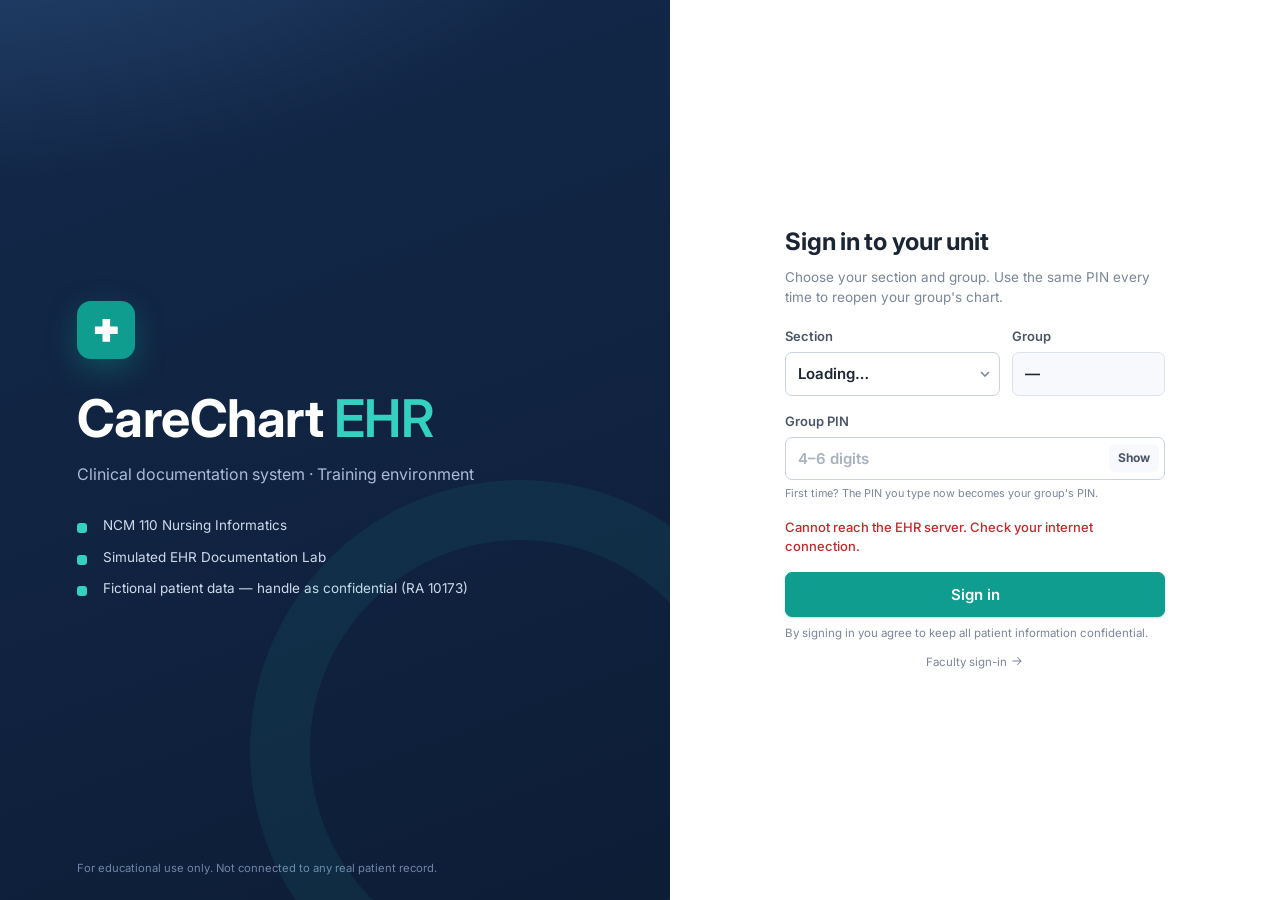
==== commit f113706b: "Deploy web/ from source 7304e17 (2026-11-25 09:06)" ====
--- a/index.html
+++ b/index.html
@@ -8,7 +8,7 @@
   <link rel="preconnect" href="https://fonts.googleapis.com">
   <link rel="preconnect" href="https://fonts.gstatic.com" crossorigin>
   <link href="https://fonts.googleapis.com/css2?family=Inter:wght@400;500;600;700&display=swap" rel="stylesheet">
-  <link rel="stylesheet" href="css/ehr.css">
+  <link rel="stylesheet" href="css/ehr.css?v=7304e17-mwvwgg4s">
   <link rel="icon" href="data:image/svg+xml,%3Csvg xmlns='http://www.w3.org/2000/svg' viewBox='0 0 32 32'%3E%3Crect width='32' height='32' rx='7' fill='%231e3a5e'/%3E%3Cpath d='M13 7h6v6h6v6h-6v6h-6v-6H7v-6h6z' fill='%2334d1bf'/%3E%3C/svg%3E">
 </head>
 <body>
@@ -62,10 +62,11 @@
     <button class="search-btn" id="searchBtn" title="Chart search (Ctrl+K)"><svg class="ico sm" viewBox="0 0 24 24" fill="none" stroke="currentColor" stroke-width="1.8" stroke-linecap="round" stroke-linejoin="round" aria-hidden="true"><path d="M11 4a7 7 0 1 0 0 14 7 7 0 0 0 0-14zM20 20l-4-4"/></svg> <span>Chart search</span><kbd>Ctrl K</kbd></button>
     <div class="top-right">
       <span id="syncStatus" class="sync"><i></i><span>Saved</span></span>
-      <label class="user-sel" title="Who is documenting right now? Recorded in the audit trail.">
-        <span class="avatar sm" id="userAvatar">G</span>
-        <select id="userSelect" aria-label="Documenting user"></select>
-      </label>
+      <span class="presence" id="presence" aria-label="Groupmates online"></span>
+      <button class="me-chip" id="meChip" type="button" title="You are charting as… (click to switch user)">
+        <span class="avatar sm" id="userAvatar">?</span><span class="me-name" id="meName"></span>
+      </button>
+      <button class="btn ghost sm on-dark" id="modeBtn" hidden title="Open your practice chart (not graded)">Practice</button>
       <button class="btn ghost sm on-dark" id="lockBtn" title="Lock screen">Lock</button>
       <button class="btn ghost sm on-dark" id="logoutBtn">Sign out</button>
     </div>
@@ -87,7 +88,9 @@
   </section>
 
   <div class="chart" id="chart" hidden>
-    <div class="banner" id="banner"></div>
+  <div class="mode-bar" id="modeBar" hidden role="status"></div>
+    <div class="case-upd" id="caseUpd" hidden role="status"><svg class="ico sm" viewBox="0 0 24 24" fill="none" stroke="currentColor" stroke-width="1.8" stroke-linecap="round" stroke-linejoin="round" aria-hidden="true"><path d="M20 11a8 8 0 1 0-2.3 5.7M20 5v6h-6"/></svg><span><b>Your instructor updated this patient's case.</b> Reload to see the latest orders, data cards and charts. Your group's work is kept.</span><button type="button" class="btn sm primary" id="caseUpdBtn">Reload now</button><button type="button" class="btn sm ghost" id="caseUpdLater">Later</button></div>
+  <div class="banner" id="banner"></div>
     <div class="ehr" id="ehr">
       <nav class="ehr-nav" aria-label="Chart navigation"></nav>
       <main class="ehr-main" id="main"></main>
@@ -102,6 +105,34 @@
     <span class="sb-right" id="sbSaved"></span>
     <span>CareChart 3.2 · NCM 110</span>
   </footer>
+</div>
+
+<!-- practice or graded chart -->
+<div class="modal" id="modeModal" hidden>
+  <div class="modal-box mode-box" role="dialog" aria-labelledby="modeTitle">
+    <h2 id="modeTitle">Which chart do you want to open?</h2>
+    <p class="muted">You can switch at any time from the top bar.</p>
+    <div class="mode-cards" id="modeCards"></div>
+  </div>
+</div>
+
+<!-- who is using this device -->
+<div class="modal" id="whoModal" hidden>
+  <div class="modal-box who-box" role="dialog" aria-labelledby="whoTitle">
+    <div class="modal-head"><h2 id="whoTitle">Who are you?</h2><button type="button" class="icon-btn" id="whoClose" aria-label="Close" hidden><svg class="ico sm" viewBox="0 0 24 24" fill="none" stroke="currentColor" stroke-width="1.8" stroke-linecap="round" aria-hidden="true"><path d="M6 6l12 12M18 6L6 18"/></svg></button></div>
+    <p class="muted">Each groupmate charts on their own device. Your name is recorded on every change you make, and this device will remember you.</p>
+    <div class="who-sec">If you're already on your team, choose your name</div>
+    <div class="who-list" id="whoList"></div>
+    <form class="who-form" id="whoForm" autocomplete="off">
+      <div class="who-sec">Not on the list? Add yourself</div>
+      <div class="who-row">
+        <label>Full name<input class="f" id="whoName" placeholder="e.g., Ana Cruz" maxlength="60"></label>
+        <label>Your role<select class="f" id="whoRole"></select></label>
+      </div>
+      <div class="form-err" id="whoErr"></div>
+      <button class="btn primary block" type="submit">Continue as this person</button>
+    </form>
+  </div>
 </div>
 
 <!-- patient identification -->
@@ -139,7 +170,7 @@
 <div class="modal" id="signModal" hidden>
   <div class="modal-box">
     <h2>Electronic signature</h2>
-    <p class="muted">You are signing the record for <b id="signRecord"></b>. After signing, the chart is submitted to your instructor and locked.</p>
+    <p class="muted" id="signDesc">You are signing the record for <b id="signRecord"></b>. After signing, the chart is submitted to your instructor and locked.</p>
     <label>Signed by<select class="f" id="signBy"></select></label>
     <label>Title<input class="f" id="signTitle" value="Student Nurse"></label>
     <label>Re-enter group PIN to sign<input class="f" id="signPin" type="password" inputmode="numeric" maxlength="6"></label>
@@ -163,11 +194,12 @@
 
 <div class="toasts" id="toasts"></div>
 
-<script src="js/config.js"></script>
-<script src="js/core.js"></script>
-<script src="js/case-data.js"></script>
-<script src="js/api.js"></script>
-<script src="js/ehr.js"></script>
-<script src="js/student.js"></script>
+<script src="js/config.js?v=7304e17-mwvwgg4s"></script>
+<script src="js/core.js?v=7304e17-mwvwgg4s"></script>
+<script src="js/case-data.js?v=7304e17-mwvwgg4s"></script>
+<script src="js/ehr-visuals.js?v=7304e17-mwvwgg4s"></script>
+<script src="js/api.js?v=7304e17-mwvwgg4s"></script>
+<script src="js/ehr.js?v=7304e17-mwvwgg4s"></script>
+<script src="js/student.js?v=7304e17-mwvwgg4s"></script>
 </body>
 </html>
--- a/css/ehr.css
+++ b/css/ehr.css
@@ -580,3 +580,239 @@
 .icon-btn .ico.sm { width: 15px; height: 15px; }
 .pg-btn small { display: inline-flex; align-items: center; gap: 4px; }
 .pg-btn.next small { justify-content: flex-end; }
+
+/* ===== live group sync: identity chip, presence, remote-change highlight ===== */
+.me-chip { display: inline-flex; align-items: center; gap: 8px; background: rgba(255,255,255,.08); border: 1px solid rgba(255,255,255,.14); color: #fff; border-radius: 999px; padding: 3px 12px 3px 3px; text-align: left; }
+.me-chip:hover { background: rgba(255,255,255,.14); }
+.me-name { display: grid; line-height: 1.15; }
+.me-name b { font-size: 12.5px; }
+.me-name small { font-size: 10.5px; color: #a9bbd6; }
+.presence { display: inline-flex; align-items: center; }
+.pres { position: relative; margin-left: -6px; }
+.pres:first-child { margin-left: 0; }
+.pres .avatar { width: 26px; height: 26px; font-size: 10.5px; background: #5b6f8f; border: 2px solid var(--navy); }
+.pres i { position: absolute; right: -1px; bottom: -1px; width: 9px; height: 9px; border-radius: 50%; background: #48d597; border: 2px solid var(--navy); }
+.pres.more { font-size: 11px; color: #cfdbec; margin-left: 6px; }
+.pres-lbl { font-size: 11.5px; color: #a9bbd6; margin-left: 8px; white-space: nowrap; }
+@keyframes remoteFlash { 0% { box-shadow: 0 0 0 2px rgba(91,60,196,.55); background-color: #f3efff; } 100% { box-shadow: 0 0 0 2px rgba(91,60,196,0); } }
+.remote-upd { animation: remoteFlash 1.6s ease; border-radius: 6px; }
+.exit-card.mine { border-color: var(--teal); box-shadow: 0 0 0 3px rgba(15,157,143,.1); }
+.exit-card.theirs { background: var(--panel-2); }
+
+/* "Who are you?" */
+.who-box { max-width: 520px; }
+.who-sec { font-size: 11.5px; font-weight: 700; text-transform: uppercase; letter-spacing: .05em; color: var(--ink-3); margin-top: 4px; }
+.who-list { display: grid; grid-template-columns: repeat(auto-fill, minmax(200px, 1fr)); gap: 8px; }
+.who-btn { display: flex; align-items: center; gap: 10px; text-align: left; border: 1px solid var(--line); background: #fff; border-radius: 10px; padding: 9px 10px; transition: border-color .15s, box-shadow .15s; }
+.who-btn:hover { border-color: var(--teal); box-shadow: 0 0 0 3px rgba(15,157,143,.12); }
+.who-btn span:last-child { display: grid; }
+.who-btn small { color: var(--ink-3); font-size: 12px; }
+.who-form { display: grid; gap: 10px; border-top: 1px solid var(--line); padding-top: 12px; }
+.who-row { display: grid; grid-template-columns: 1.3fr 1fr; gap: 10px; }
+.who-row label { display: grid; gap: 5px; font-size: 13px; font-weight: 600; color: var(--ink-2); }
+@media (max-width: 860px) { .pres-lbl, .me-name small { display: none; } }
+@media (max-width: 560px) { .presence { display: none; } .me-name { display: none; } .who-row { grid-template-columns: 1fr; } }
+
+/* =================== Visual layer: charts, dashboard, MAR =================== */
+:root { --st-crit: #c62828; --st-crit-bg: #fdecec; --st-warn: #a35f00; --st-warn-bg: #fff4e0; --st-ok: #1e7d45; --st-ok-bg: #e7f6ed; --viz-line: #0f9d8f; --viz-band: rgba(15,157,143,.09); }
+.st-pill { display: inline-flex; align-items: center; gap: 4px; font-size: 11.5px; font-weight: 700; border-radius: 999px; padding: 2px 8px 2px 6px; white-space: nowrap; }
+.st-pill .ico { width: 12px; height: 12px; }
+.st-high, .st-low { background: var(--st-crit-bg); color: var(--st-crit); }
+.st-ok { background: var(--st-ok-bg); color: var(--st-ok); }
+.st-none { background: var(--panel-2); color: var(--ink-3); }
+
+/* short headers */
+.howto { display: inline; }
+.howto summary { display: inline; cursor: pointer; color: var(--teal); font-weight: 600; list-style: none; }
+.howto summary::-webkit-details-marker { display: none; }
+.howto summary::after { content: " \203A"; }
+.howto[open] summary::after { content: " \2039"; }
+.howto[open] span { display: block; margin-top: 4px; color: var(--ink-2); }
+
+/* charts */
+.viz { width: 100%; height: auto; display: block; overflow: visible; }
+.viz-band { fill: var(--viz-band); }
+.viz-grid { stroke: #e6ebf1; stroke-width: 1; }
+.viz-ax { fill: var(--ink-3); font-size: 10px; font-family: inherit; }
+.viz-line { fill: none; stroke: var(--viz-line); stroke-width: 2; stroke-linejoin: round; stroke-linecap: round; }
+.viz-pt { fill: var(--viz-line); stroke: #fff; stroke-width: 2; }
+.viz-pt.high, .viz-pt.low { fill: var(--st-crit); }
+.viz-range { stroke: var(--viz-line); stroke-width: 4; stroke-linecap: round; }
+.viz-range.high, .viz-range.low { stroke: var(--st-crit); }
+.viz-lbl { fill: var(--ink); font-size: 11.5px; font-weight: 700; font-family: inherit; }
+.viz-hit { fill: transparent; cursor: pointer; outline: none; }
+.viz-hit:focus { stroke: var(--teal); stroke-width: 2; }
+.viz-empty { color: var(--ink-3); font-size: 13px; padding: 18px 0; text-align: center; }
+.viz-tip { position: fixed; z-index: 90; display: none; background: var(--navy); color: #fff; font-size: 12px; font-weight: 600; padding: 6px 9px; border-radius: 6px; pointer-events: none; box-shadow: var(--sh-lg); max-width: 280px; }
+.spark { width: 90px; height: 26px; }
+.spark polyline { fill: none; stroke: var(--viz-line); stroke-width: 2; stroke-linejoin: round; }
+.spark circle { fill: var(--viz-line); }
+.spark circle.high, .spark circle.low { fill: var(--st-crit); }
+.ring { width: 84px; height: 84px; flex: none; }
+.ring-bg { fill: none; stroke: #e3e8ef; stroke-width: 9; }
+.ring-fg { fill: none; stroke: var(--teal); stroke-width: 9; stroke-linecap: round; transition: stroke-dasharray .4s; }
+.ring text { font-size: 17px; font-weight: 700; fill: var(--navy); font-family: inherit; }
+.hbars { display: grid; gap: 8px; }
+.hb-row { display: grid; grid-template-columns: minmax(120px, 1.2fr) 2fr 64px; align-items: center; gap: 10px; outline: none; }
+.hb-row:focus .hb-track { box-shadow: 0 0 0 2px var(--teal); }
+.hb-lbl { font-size: 12.5px; color: var(--ink-2); white-space: nowrap; overflow: hidden; text-overflow: ellipsis; }
+.hb-track { height: 12px; background: #eef2f6; border-radius: 4px; overflow: hidden; }
+.hb-track i { display: block; height: 100%; background: var(--viz-line); border-radius: 0 4px 4px 0; transition: width .4s; }
+.hb-val { font-size: 12.5px; font-weight: 700; color: var(--ink); text-align: right; font-variant-numeric: tabular-nums; }
+
+/* dashboard */
+.dash { display: grid; gap: 12px; margin-bottom: 16px; }
+.dash-vitals { display: grid; grid-template-columns: repeat(auto-fill, minmax(150px, 1fr)); gap: 10px; }
+.vt { display: grid; grid-template-columns: 1fr auto; grid-template-areas: "k pill" "v v" "sp sp" "t t"; gap: 4px; text-align: left; background: #fff; border: 1px solid var(--line); border-radius: 12px; padding: 12px; box-shadow: var(--sh); transition: border-color .15s, transform .15s; }
+.vt:hover { border-color: var(--teal); transform: translateY(-1px); }
+.vt.high, .vt.low { border-top: 3px solid var(--st-crit); }
+.vt.ok { border-top: 3px solid var(--st-ok); }
+.vt-k { grid-area: k; font-size: 12px; font-weight: 700; color: var(--ink-3); text-transform: uppercase; letter-spacing: .04em; }
+.vt .st-pill { grid-area: pill; justify-self: end; }
+.vt-v { grid-area: v; font-size: 26px; font-weight: 700; color: var(--navy); line-height: 1.1; font-variant-numeric: tabular-nums; }
+.vt-v small { font-size: 12px; font-weight: 600; color: var(--ink-3); margin-left: 3px; }
+.vt .spark { grid-area: sp; }
+.vt-t { grid-area: t; font-size: 11px; color: var(--ink-3); }
+.dash-facts { display: grid; grid-template-columns: repeat(auto-fill, minmax(170px, 1fr)); gap: 10px; }
+.fact { display: flex; align-items: center; gap: 10px; text-align: left; background: #fff; border: 1px solid var(--line); border-radius: 10px; padding: 10px 12px; }
+.fact:hover { border-color: var(--teal); }
+.fact > .ico { width: 30px; height: 30px; padding: 6px; border-radius: 8px; background: var(--teal-bg); color: var(--teal); flex: none; }
+.fact span { display: grid; min-width: 0; }
+.fact small { font-size: 11.5px; color: var(--ink-3); }
+.fact b { font-size: 14px; color: var(--ink); white-space: nowrap; overflow: hidden; text-overflow: ellipsis; }
+.fact.crit > .ico { background: var(--st-crit-bg); color: var(--st-crit); }
+.fact.warnc > .ico { background: var(--st-warn-bg); color: var(--st-warn); }
+.team { display: grid; gap: 6px; margin-bottom: 10px; }
+.tm { display: flex; align-items: center; gap: 10px; padding: 6px 8px; border-radius: 9px; border: 1px solid transparent; }
+.tm.me { border-color: var(--teal); background: var(--teal-bg); }
+.tm.empty .avatar { background: #e3e8ef; color: var(--ink-3); }
+.tm-txt { flex: 1; display: grid; min-width: 0; }
+.tm-txt .f, .tm-txt .ro-val { border-color: transparent; background: transparent; padding: 2px 4px; font-weight: 600; min-height: 0; }
+.tm-txt .f:hover, .tm-txt .f:focus { border-color: var(--line-2); background: #fff; }
+.tm-txt small { font-size: 12px; color: var(--ink-3); padding-left: 4px; }
+.form-grid.mini { margin: 12px 0 0; grid-template-columns: repeat(3, 1fr); }
+.prog-top { display: flex; align-items: center; gap: 14px; margin-bottom: 12px; }
+.prog-top div { display: grid; }
+.prog-top b { font-size: 16px; color: var(--navy); }
+.prog-top small { color: var(--ink-3); }
+.tbars { display: grid; gap: 6px; }
+.tb { display: grid; grid-template-columns: 22px minmax(90px, 1fr) 1.4fr; align-items: center; gap: 8px; border: 0; background: none; text-align: left; padding: 3px 4px; border-radius: 6px; }
+.tb:hover { background: var(--panel-2); }
+.tb-ico .ico { width: 16px; height: 16px; color: var(--ink-3); }
+.tb.ok .tb-ico .ico { color: var(--st-ok); }
+.tb-lbl { font-size: 12.5px; color: var(--ink-2); white-space: nowrap; overflow: hidden; text-overflow: ellipsis; }
+.tb-track { height: 8px; background: #eef2f6; border-radius: 4px; overflow: hidden; }
+.tb-track i { display: block; height: 100%; background: var(--viz-line); border-radius: 0 4px 4px 0; }
+.rule-chips { display: flex; flex-wrap: wrap; gap: 8px; margin-top: 4px; }
+.rule-chips span { display: inline-flex; align-items: center; gap: 6px; font-size: 12.5px; color: var(--ink-2); background: #fff; border: 1px solid var(--line); border-radius: 999px; padding: 5px 11px; }
+.rule-chips .ico { width: 14px; height: 14px; color: var(--teal); }
+
+/* vital-sign charts */
+.vgrid { display: grid; grid-template-columns: repeat(auto-fill, minmax(300px, 1fr)); gap: 14px; }
+.vchart { margin: 0; }
+.vc-head { display: flex; justify-content: space-between; align-items: flex-start; margin-bottom: 6px; }
+.vc-head div { display: grid; }
+.vc-head b { color: var(--navy); }
+.vc-head small { color: var(--ink-3); font-size: 11.5px; }
+
+/* labs range */
+.lab-range { position: relative; display: block; height: 10px; background: #eef2f6; border-radius: 5px; outline: none; }
+.lab-range:focus { box-shadow: 0 0 0 2px var(--teal); }
+.lr-ref { position: absolute; top: 0; bottom: 0; background: rgba(30,125,69,.22); border-radius: 5px; }
+.lr-dot { position: absolute; top: 50%; width: 12px; height: 12px; margin: -6px 0 0 -6px; border-radius: 50%; background: var(--st-ok); border: 2px solid #fff; box-shadow: 0 0 0 1px rgba(0,0,0,.1); }
+.lr-dot.high, .lr-dot.low { background: var(--st-crit); }
+
+/* data card type icons */
+.ctype { display: inline-grid; place-items: center; width: 22px; height: 22px; border-radius: 6px; margin-right: 8px; vertical-align: -5px; flex: none; }
+.ctype .ico { width: 14px; height: 14px; }
+.ctype.subj { background: #f1ecff; color: #5b3cc4; }
+.ctype.time { background: var(--blue-bg); color: var(--blue); }
+.ctype.act { background: var(--teal-bg); color: var(--teal); }
+.ctype.lab { background: #fff1e6; color: #b45309; }
+.ctype.score { background: var(--st-warn-bg); color: var(--st-warn); }
+.ctype.obs { background: var(--panel-2); color: var(--ink-2); }
+
+/* interactive MAR */
+.mar-card .tbl-wrap { overflow-x: auto; }
+.mar-grid { border-collapse: separate; border-spacing: 0; min-width: 1050px; }
+.mar-grid th, .mar-grid td { padding: 0; border-bottom: 1px solid var(--line); }
+.mar-grid .mar-med { position: sticky; left: 0; z-index: 2; background: #fff; min-width: 230px; max-width: 260px; padding: 9px 12px; text-align: left; font-weight: 400; text-transform: none; letter-spacing: 0; font-size: 13px; color: var(--ink); border-right: 1px solid var(--line); }
+.mar-grid thead .mar-med { background: var(--panel-2); font-size: 11.5px; font-weight: 700; text-transform: uppercase; letter-spacing: .05em; color: var(--ink-3); }
+.mar-med small { display: block; color: var(--ink-3); font-size: 12px; margin: 2px 0 5px; }
+.mar-med .tag { margin-left: 4px; }
+.tag.prn { background: #f1ecff; color: #5b3cc4; }
+.tag.cont { background: var(--teal-bg); color: #0b6f65; }
+.mar-grid tr.shifts th { font-size: 10.5px; font-weight: 700; text-align: center; padding: 4px 0; text-transform: uppercase; letter-spacing: .05em; position: static; }
+.mar-grid .day { background: #fffbeb; } .mar-grid .eve { background: #f3f6ff; } .mar-grid .night { background: #eef0f6; }
+.mar-grid tr.shifts th.day { color: #8a6a00; } .mar-grid tr.shifts th.eve { color: #3b56a6; } .mar-grid tr.shifts th.night { color: #4a5068; }
+.mh { width: 34px; text-align: center !important; font-size: 11px !important; padding: 5px 0 !important; position: static !important; }
+.mc { text-align: center; }
+.mcell { width: 28px; height: 28px; margin: 4px 3px; border-radius: 7px; border: 1px dashed #c7d0dc; background: #fff; display: inline-grid; place-items: center; transition: background .12s, border-color .12s; }
+.mcell:hover:not(:disabled) { border-color: var(--teal); border-style: solid; }
+.mcell.on { background: var(--teal); border: 1px solid var(--teal); color: #fff; }
+.mcell.bad { background: var(--st-crit); border: 1px solid var(--st-crit); color: #fff; }
+.mcell .ico { width: 14px; height: 14px; stroke-width: 2.4; }
+.mcell:disabled { cursor: default; }
+tr.is-cont .mc { background-image: linear-gradient(transparent 46%, rgba(15,157,143,.35) 46%, rgba(15,157,143,.35) 54%, transparent 54%); }
+.mar-legend { display: flex; flex-wrap: wrap; align-items: center; gap: 8px 14px; font-size: 12.5px; color: var(--ink-2); margin-top: 6px; }
+.mar-legend .mcell { margin: 0; width: 22px; height: 22px; vertical-align: middle; }
+
+@media (max-width: 860px) {
+  .form-grid.mini { grid-template-columns: 1fr 1fr; }
+  .hb-row { grid-template-columns: 1fr 52px; }
+  .hb-lbl { grid-column: 1 / -1; }
+  .vt-v { font-size: 22px; }
+}
+
+/* MAR: "No scheduled doses" decision per row */
+.mar-row-foot { display: flex; flex-wrap: wrap; align-items: center; gap: 6px; margin-top: 2px; }
+.none-btn { display: inline-flex; align-items: center; gap: 4px; font-size: 11.5px; font-weight: 600; color: var(--ink-2); background: #fff; border: 1px dashed #c7d0dc; border-radius: 999px; padding: 2px 9px; }
+.none-btn:hover:not(:disabled) { border-color: var(--teal); border-style: solid; }
+.none-btn.on { background: var(--teal); border: 1px solid var(--teal); color: #fff; }
+.none-btn.bad { background: var(--st-crit); border-color: var(--st-crit); }
+.none-btn .ico { width: 12px; height: 12px; stroke-width: 2.6; }
+.meter-top { gap: 10px; }
+@media (max-width: 560px) {
+  .topbar { gap: 6px; overflow: hidden; }
+  .top-tabs button { padding: 0 6px; font-size: 12px; }
+  .top-tabs #tabList { max-width: 64px; line-height: 1.1; }
+  .sync { padding: 4px 6px; }
+  #logoutBtn { padding: 5px 8px; font-size: 12px; }
+  .me-chip { padding: 2px; }
+}
+
+/* "Your instructor updated this patient's case" bar */
+.case-upd { display: flex; align-items: center; gap: 10px; flex-wrap: wrap; padding: 9px 16px; background: #eef3ff; border-bottom: 1px solid #c6d7fb; color: #1e3f86; font-size: 13px; }
+.case-upd > .ico { width: 18px; height: 18px; flex: none; }
+.case-upd span { flex: 1; min-width: 220px; }
+.case-upd[hidden] { display: none; }
+
+/* practice vs graded chart */
+.mode-bar { display: flex; align-items: center; gap: 10px; flex-wrap: wrap; padding: 8px 16px; background: repeating-linear-gradient(-45deg, #fff8e1, #fff8e1 12px, #fff3cd 12px, #fff3cd 24px); border-bottom: 1px solid #f0d78c; color: #6b4a00; font-size: 13px; }
+.mode-bar > .ico { width: 18px; height: 18px; flex: none; }
+.mode-bar span { flex: 1; min-width: 220px; }
+.mode-bar[hidden] { display: none; }
+body.is-practice .topbar { box-shadow: inset 0 -3px 0 #f5b400; }
+.mode-box { max-width: 640px; }
+.mode-cards { display: grid; grid-template-columns: 1fr 1fr; gap: 12px; }
+.mode-card { display: grid; gap: 4px; align-content: start; text-align: left; background: #fff; border: 1px solid var(--line); border-radius: 12px; padding: 16px; transition: border-color .15s, box-shadow .15s, transform .15s; }
+.mode-card:hover { transform: translateY(-1px); box-shadow: 0 6px 18px rgba(16,32,64,.1); }
+.mode-card.practice { border-top: 4px solid #f5b400; }
+.mode-card.practice:hover { border-color: #f5b400; }
+.mode-card.task { border-top: 4px solid var(--teal); }
+.mode-card.task:hover { border-color: var(--teal); }
+.mode-card b { font-size: 15px; color: var(--navy); }
+.mode-card small { color: var(--ink-2); font-size: 12.5px; }
+.mc-tag { justify-self: start; font-size: 11px; font-weight: 700; text-transform: uppercase; letter-spacing: .05em; border-radius: 999px; padding: 2px 9px; margin-bottom: 4px; }
+.mode-card.practice .mc-tag { background: #fff4d6; color: #8a5a00; }
+.mode-card.task .mc-tag { background: var(--teal-bg); color: #0b6f65; }
+.mc-note { margin-top: 6px; font-size: 12px; color: var(--ink-3); }
+@media (max-width: 560px) { .mode-cards { grid-template-columns: 1fr; } }
+
+/* practice progress + locked graded card */
+.pr-meter { position: relative; display: inline-flex; align-items: center; width: 120px; height: 18px; background: rgba(255,255,255,.7); border: 1px solid #e8cf86; border-radius: 999px; overflow: hidden; }
+.pr-meter i { position: absolute; left: 0; top: 0; bottom: 0; background: #f5b400; }
+.pr-meter.ok i { background: var(--green); }
+.pr-meter b { position: relative; width: 100%; text-align: center; font-size: 11px; color: var(--ink); }
+.mode-card.locked { opacity: .6; cursor: not-allowed; background: var(--panel-2); }
+.mode-card.locked:hover { transform: none; box-shadow: none; border-color: var(--line); }
